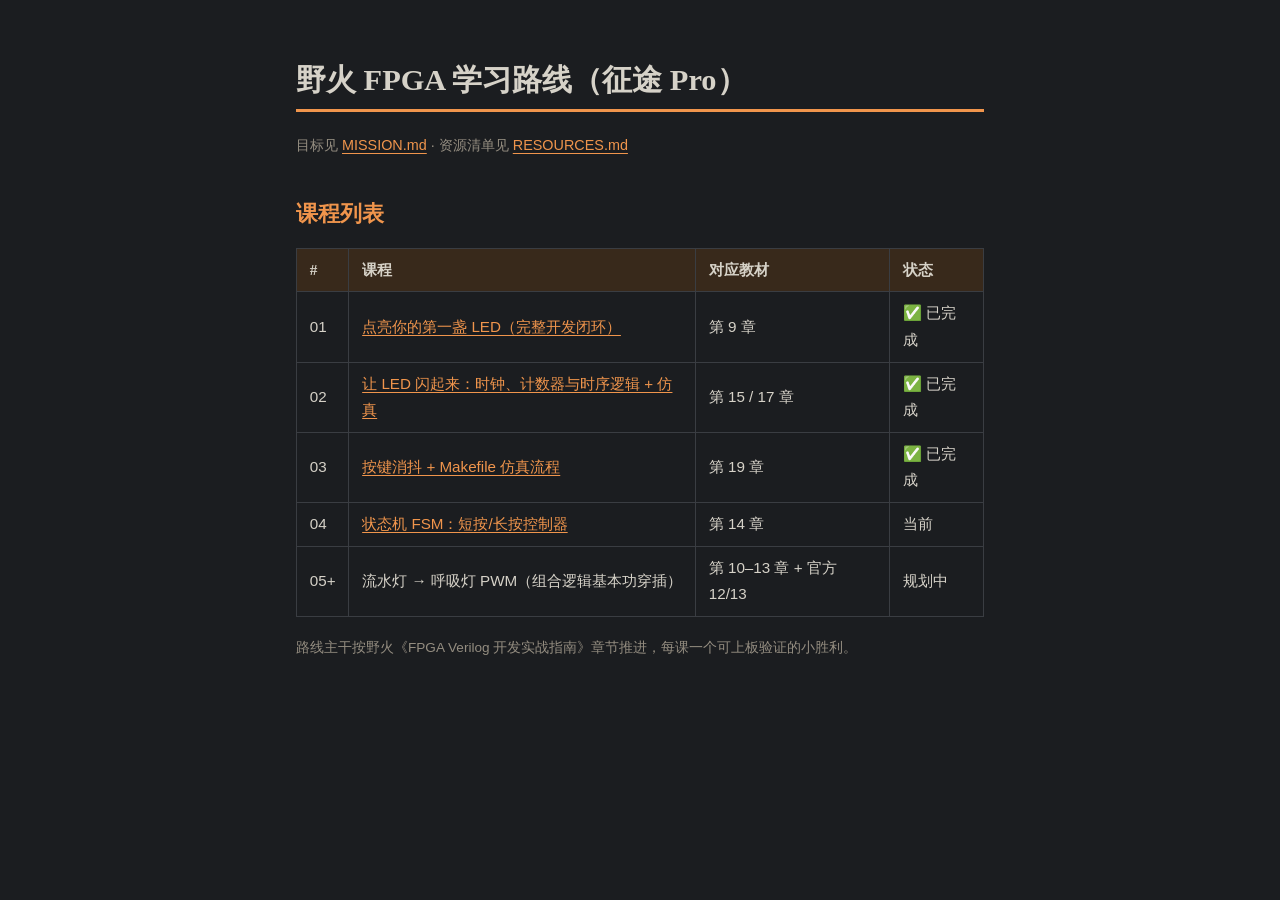
==== test/learn_doc/index.html @ afead447 "chore: 整理仓库结构并加入学习文档" ====
<!DOCTYPE html>
<html lang="zh-CN">
<head>
<meta charset="UTF-8">
<title>野火 FPGA 学习路线 · 课程总览</title>
<link rel="stylesheet" href="assets/style.css">
</head>
<body>
<h1>野火 FPGA 学习路线（征途 Pro）</h1>
<p class="meta">目标见 <a href="MISSION.md">MISSION.md</a> · 资源清单见 <a href="RESOURCES.md">RESOURCES.md</a></p>

<h2>课程列表</h2>
<table>
  <tr><th>#</th><th>课程</th><th>对应教材</th><th>状态</th></tr>
  <tr><td>01</td><td><a href="lessons/0001-first-light.html">点亮你的第一盏 LED（完整开发闭环）</a></td><td>第 9 章</td><td>✅ 已完成</td></tr>
  <tr><td>02</td><td><a href="lessons/0002-blink-and-simulate.html">让 LED 闪起来：时钟、计数器与时序逻辑 + 仿真</a></td><td>第 15 / 17 章</td><td>✅ 已完成</td></tr>
  <tr><td>03</td><td><a href="lessons/0003-key-debounce.html">按键消抖 + Makefile 仿真流程</a></td><td>第 19 章</td><td>✅ 已完成</td></tr>
  <tr><td>04</td><td><a href="lessons/0004-fsm.html">状态机 FSM：短按/长按控制器</a></td><td>第 14 章</td><td>当前</td></tr>
  <tr><td>05+</td><td>流水灯 → 呼吸灯 PWM（组合逻辑基本功穿插）</td><td>第 10–13 章 + 官方 12/13</td><td>规划中</td></tr>
</table>

<p class="print-note">路线主干按野火《FPGA Verilog 开发实战指南》章节推进，每课一个可上板验证的小胜利。</p>
</body>
</html>
---- test/learn_doc/assets/style.css ----
/* 野火 FPGA 课程共享样式 — 深色主题，所有 lessons/ 下的课程统一引用 */
:root {
  --ink: #d6d2c8;           /* 正文文字 */
  --ink-dim: #948d80;       /* 次要文字 */
  --paper: #1b1d20;         /* 页面背景 */
  --surface: #24272b;       /* 卡片/表格/按钮背景 */
  --accent: #f0954c;        /* 野火橙（暗底提亮） */
  --accent-strong: #c2571a;
  --accent-soft: #38291b;   /* 橙色弱底 */
  --code-bg: #26292e;
  --line: #3a3d42;
  --ok: #7ed09a;
  --ok-soft: #22352a;
  --warn: #ef8b78;
  --warn-soft: #3d2723;
  --serif: "Source Han Serif SC", "Noto Serif CJK SC", "Songti SC", serif;
  --sans: "Source Han Sans SC", "Noto Sans CJK SC", "PingFang SC", "Microsoft YaHei", sans-serif;
  --mono: "JetBrains Mono", "Fira Code", Consolas, "Courier New", monospace;
}

* { box-sizing: border-box; }

body {
  font-family: var(--sans);
  color: var(--ink);
  background: var(--paper);
  line-height: 1.75;
  max-width: 46rem;
  margin: 0 auto;
  padding: 2.5rem 1.5rem 6rem;
}

h1, h2, h3 { font-family: var(--serif); line-height: 1.35; }
h1 { font-size: 1.9rem; border-bottom: 3px solid var(--accent); padding-bottom: .5rem; }
h2 { font-size: 1.35rem; margin-top: 2.6rem; color: var(--accent); }
h3 { font-size: 1.1rem; margin-top: 1.8rem; }

a { color: var(--accent); text-decoration-thickness: 1px; text-underline-offset: 3px; }

code, pre {
  font-family: var(--mono);
  font-size: .92em;
  background: var(--code-bg);
  border-radius: 4px;
}
code { padding: .12em .4em; color: #e8c9a8; }
pre {
  padding: 1rem 1.2rem;
  overflow-x: auto;
  border-left: 3px solid var(--accent);
  line-height: 1.6;
}
pre code { padding: 0; background: none; }

blockquote {
  margin: 1.2rem 0;
  padding: .8rem 1.2rem;
  background: var(--accent-soft);
  border-left: 4px solid var(--accent);
  border-radius: 0 6px 6px 0;
}
blockquote p { margin: .3rem 0; }

table { border-collapse: collapse; width: 100%; margin: 1.2rem 0; font-size: .95rem; }
th, td { border: 1px solid var(--line); padding: .5rem .8rem; text-align: left; }
th { background: var(--accent-soft); font-family: var(--serif); }

.meta {
  color: var(--ink-dim);
  font-size: .9rem;
  margin-bottom: 2rem;
}
.lesson-nav {
  display: flex;
  justify-content: space-between;
  gap: 1rem;
  margin-top: 3rem;
  padding-top: 1rem;
  border-top: 1px solid var(--line);
  font-size: .9rem;
}

/* 教师提示框 */
.teacher {
  background: var(--ok-soft);
  border-left: 4px solid var(--ok);
  padding: .8rem 1.2rem;
  border-radius: 0 6px 6px 0;
  margin: 1.2rem 0;
}

/* 对照表：MCU思维 vs FPGA思维 */
.vs { display: grid; grid-template-columns: 1fr 1fr; gap: .8rem; }
.vs .cell { border: 1px solid var(--line); border-radius: 6px; padding: .8rem 1rem; font-size: .92rem; background: var(--surface); }
.vs .cell h4 { margin: 0 0 .4rem; font-size: .95rem; color: var(--accent); }
@media (max-width: 600px) { .vs { grid-template-columns: 1fr; } }

/* 小测验 */
.quiz { border: 1px solid var(--line); border-radius: 8px; padding: 1rem 1.2rem; margin: 1.4rem 0; background: var(--surface); }
.quiz .q { font-weight: 600; }
.quiz button {
  display: block; width: 100%; text-align: left;
  margin: .5rem 0; padding: .55rem .9rem;
  border: 1px solid var(--line); border-radius: 6px;
  background: var(--paper); color: var(--ink); cursor: pointer; font-family: var(--sans);
}
.quiz button:hover { border-color: var(--accent); background: var(--accent-soft); }
.quiz button.correct { border-color: var(--ok); background: var(--ok-soft); }
.quiz button.wrong { border-color: var(--warn); background: var(--warn-soft); }
.quiz .explain { display: none; font-size: .9rem; color: var(--ink); background: var(--paper); border-radius: 6px; padding: .6rem .9rem; margin-top: .6rem; }
.quiz .explain.show { display: block; }

/* 步骤清单（可勾选） */
.steps { counter-reset: step; list-style: none; padding-left: 0; }
.steps > li {
  counter-increment: step;
  position: relative;
  padding: .6rem 0 .6rem 2.6rem;
  border-bottom: 1px dashed var(--line);
}
.steps > li::before {
  content: counter(step);
  position: absolute; left: 0; top: .75rem;
  width: 1.7rem; height: 1.7rem;
  background: var(--accent-strong); color: #fff;
  border-radius: 50%;
  display: flex; align-items: center; justify-content: center;
  font-size: .85rem; font-weight: 700;
}

.print-note { font-size: .85rem; color: var(--ink-dim); }
@media print {
  body { max-width: none; padding: 0; background: #fff; color: #1c2430; }
  .quiz button { border: 1px solid #999; }
}
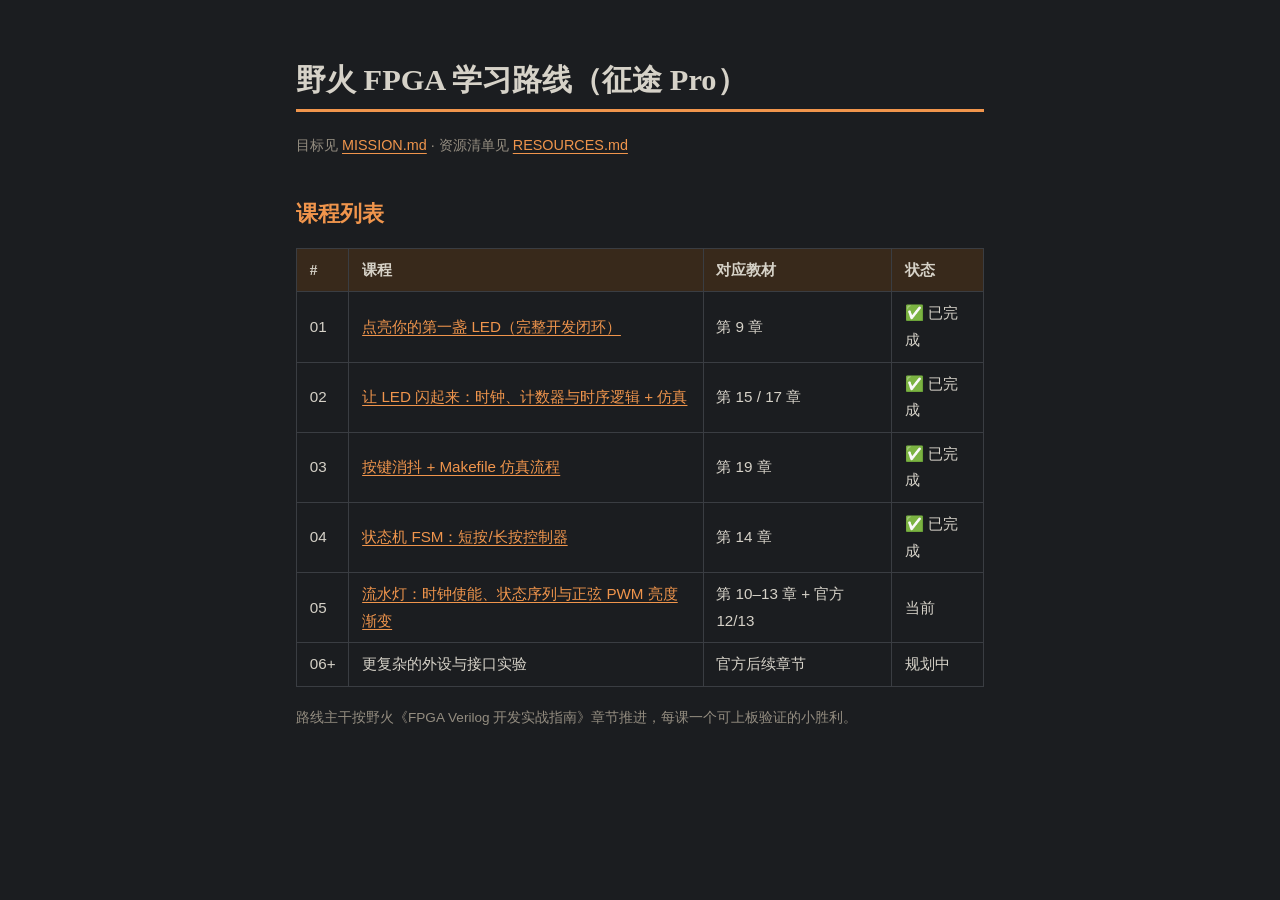
==== commit f72872b0: "case/05: 完成正弦PWM流水灯" ====
--- a/test/learn_doc/index.html
+++ b/test/learn_doc/index.html
@@ -15,8 +15,9 @@
   <tr><td>01</td><td><a href="lessons/0001-first-light.html">点亮你的第一盏 LED（完整开发闭环）</a></td><td>第 9 章</td><td>✅ 已完成</td></tr>
   <tr><td>02</td><td><a href="lessons/0002-blink-and-simulate.html">让 LED 闪起来：时钟、计数器与时序逻辑 + 仿真</a></td><td>第 15 / 17 章</td><td>✅ 已完成</td></tr>
   <tr><td>03</td><td><a href="lessons/0003-key-debounce.html">按键消抖 + Makefile 仿真流程</a></td><td>第 19 章</td><td>✅ 已完成</td></tr>
-  <tr><td>04</td><td><a href="lessons/0004-fsm.html">状态机 FSM：短按/长按控制器</a></td><td>第 14 章</td><td>当前</td></tr>
-  <tr><td>05+</td><td>流水灯 → 呼吸灯 PWM（组合逻辑基本功穿插）</td><td>第 10–13 章 + 官方 12/13</td><td>规划中</td></tr>
+  <tr><td>04</td><td><a href="lessons/0004-fsm.html">状态机 FSM：短按/长按控制器</a></td><td>第 14 章</td><td>✅ 已完成</td></tr>
+  <tr><td>05</td><td><a href="lessons/0005-water-led.html">流水灯：时钟使能、状态序列与正弦 PWM 亮度渐变</a></td><td>第 10–13 章 + 官方 12/13</td><td>当前</td></tr>
+  <tr><td>06+</td><td>更复杂的外设与接口实验</td><td>官方后续章节</td><td>规划中</td></tr>
 </table>
 
 <p class="print-note">路线主干按野火《FPGA Verilog 开发实战指南》章节推进，每课一个可上板验证的小胜利。</p>
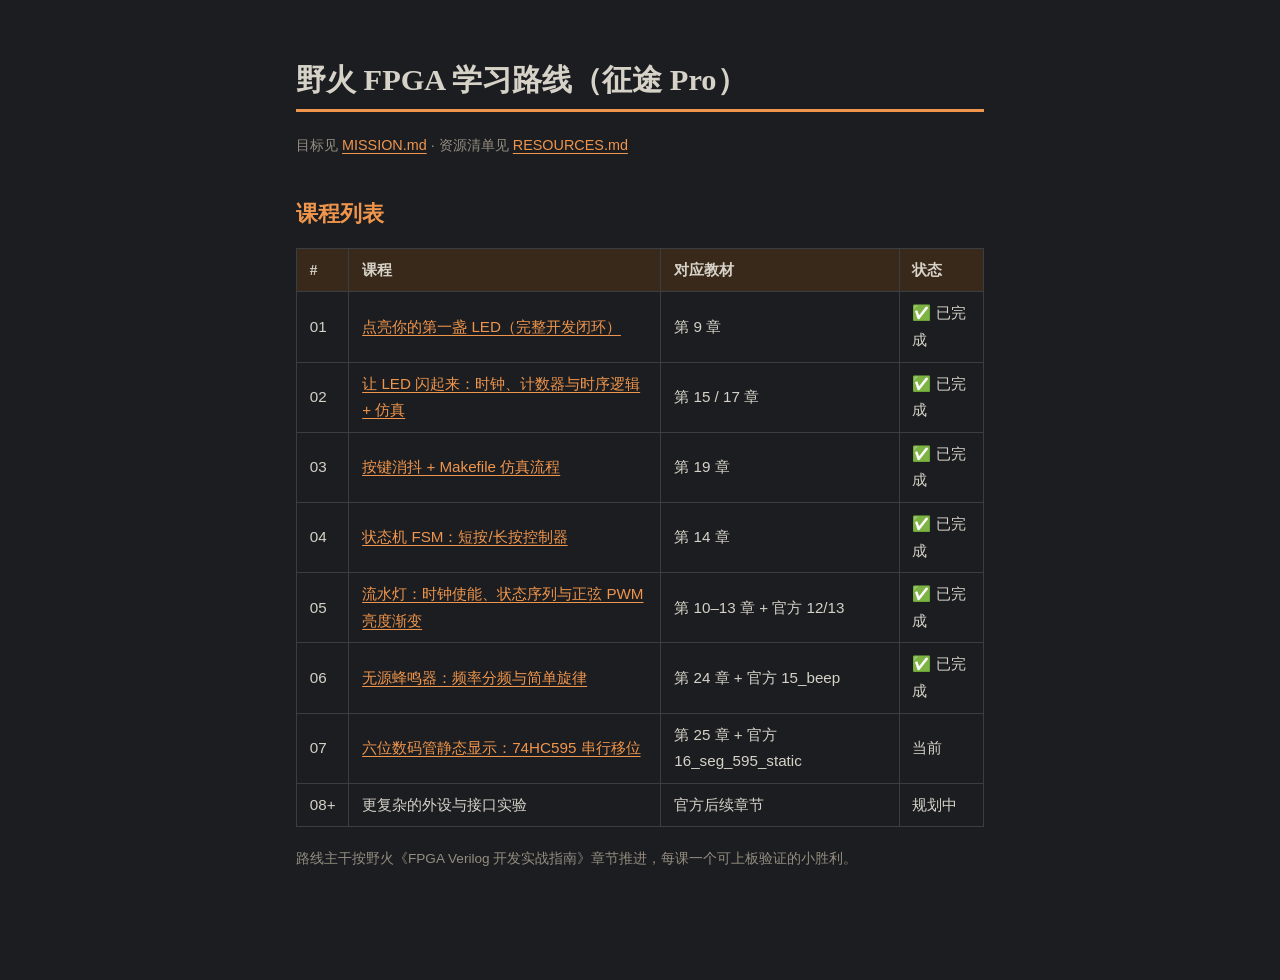
==== commit ddf7d0b1: "case/06: 完成无源蜂鸣器旋律" ====
--- a/test/learn_doc/index.html
+++ b/test/learn_doc/index.html
@@ -16,8 +16,10 @@
   <tr><td>02</td><td><a href="lessons/0002-blink-and-simulate.html">让 LED 闪起来：时钟、计数器与时序逻辑 + 仿真</a></td><td>第 15 / 17 章</td><td>✅ 已完成</td></tr>
   <tr><td>03</td><td><a href="lessons/0003-key-debounce.html">按键消抖 + Makefile 仿真流程</a></td><td>第 19 章</td><td>✅ 已完成</td></tr>
   <tr><td>04</td><td><a href="lessons/0004-fsm.html">状态机 FSM：短按/长按控制器</a></td><td>第 14 章</td><td>✅ 已完成</td></tr>
-  <tr><td>05</td><td><a href="lessons/0005-water-led.html">流水灯：时钟使能、状态序列与正弦 PWM 亮度渐变</a></td><td>第 10–13 章 + 官方 12/13</td><td>当前</td></tr>
-  <tr><td>06+</td><td>更复杂的外设与接口实验</td><td>官方后续章节</td><td>规划中</td></tr>
+  <tr><td>05</td><td><a href="lessons/0005-water-led.html">流水灯：时钟使能、状态序列与正弦 PWM 亮度渐变</a></td><td>第 10–13 章 + 官方 12/13</td><td>✅ 已完成</td></tr>
+  <tr><td>06</td><td><a href="lessons/0006-beep.html">无源蜂鸣器：频率分频与简单旋律</a></td><td>第 24 章 + 官方 15_beep</td><td>✅ 已完成</td></tr>
+  <tr><td>07</td><td><a href="lessons/0007-seg595-static.html">六位数码管静态显示：74HC595 串行移位</a></td><td>第 25 章 + 官方 16_seg_595_static</td><td>当前</td></tr>
+  <tr><td>08+</td><td>更复杂的外设与接口实验</td><td>官方后续章节</td><td>规划中</td></tr>
 </table>
 
 <p class="print-note">路线主干按野火《FPGA Verilog 开发实战指南》章节推进，每课一个可上板验证的小胜利。</p>
